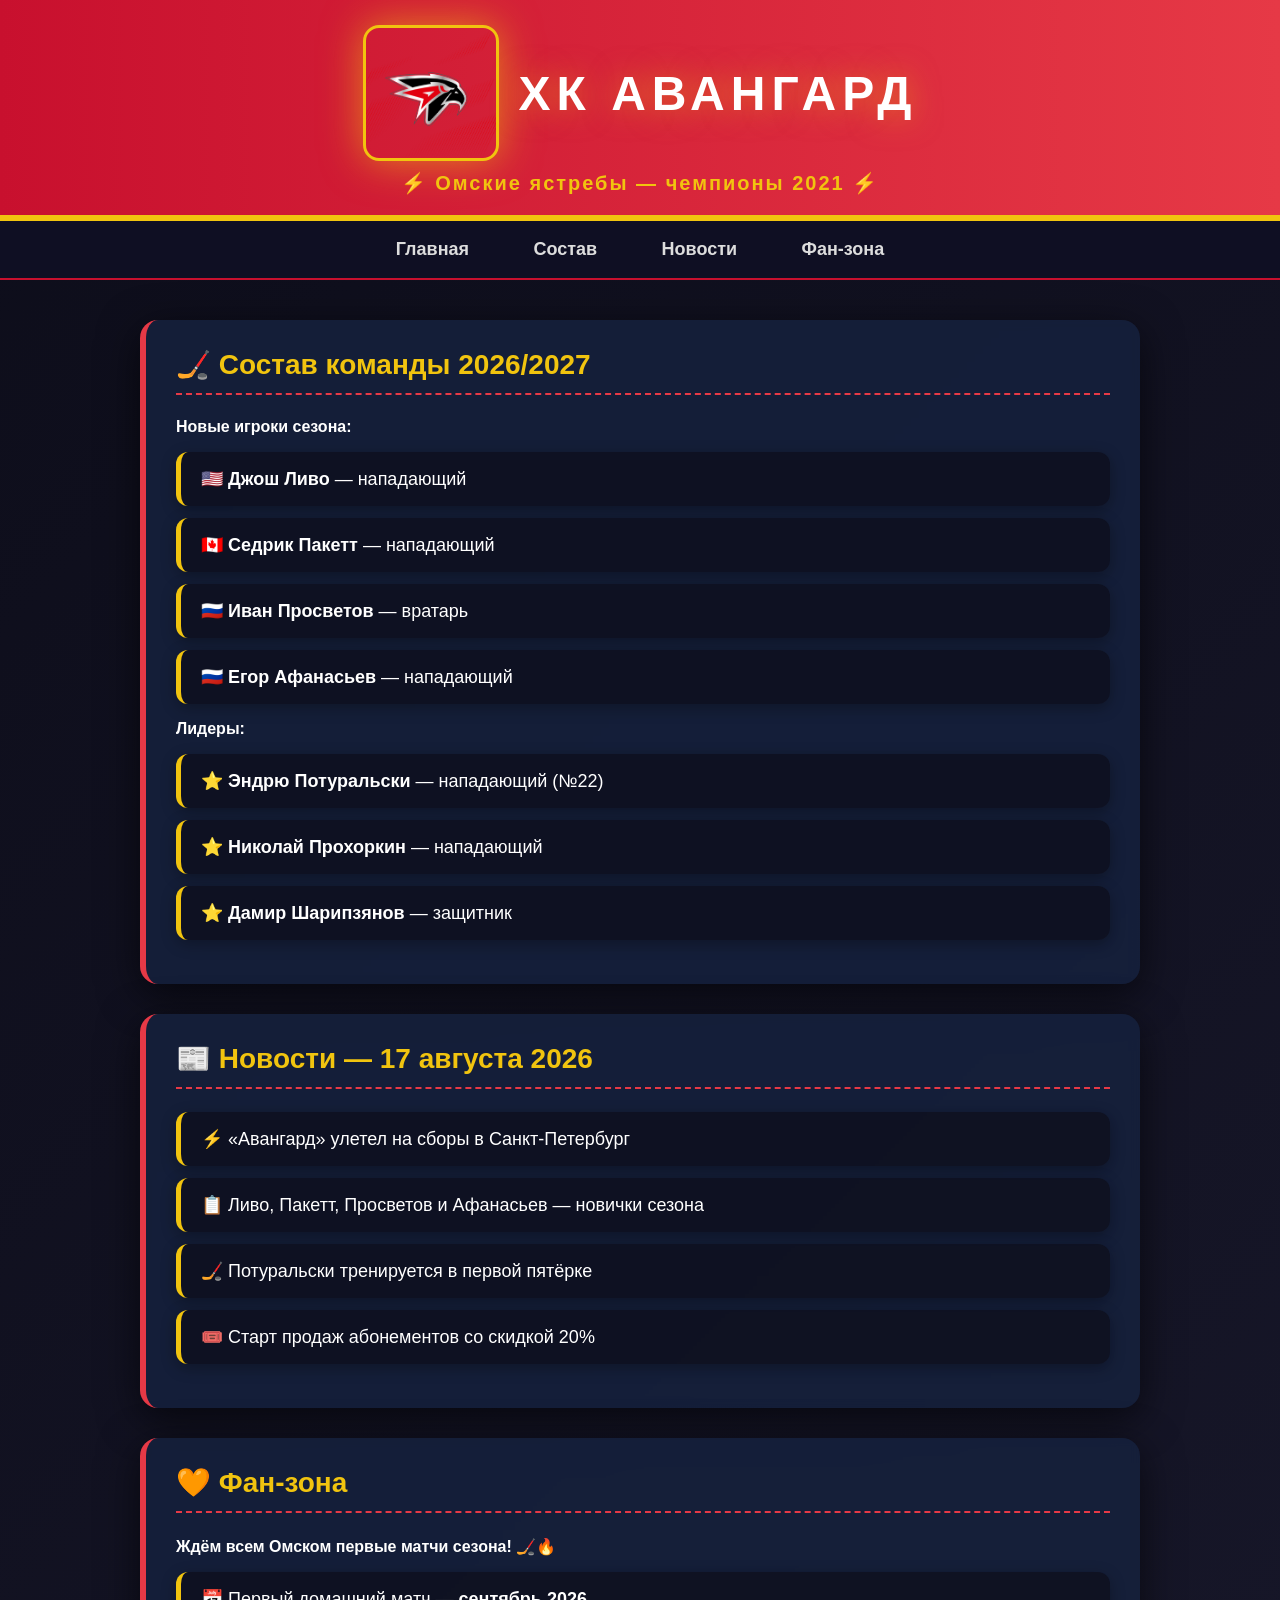
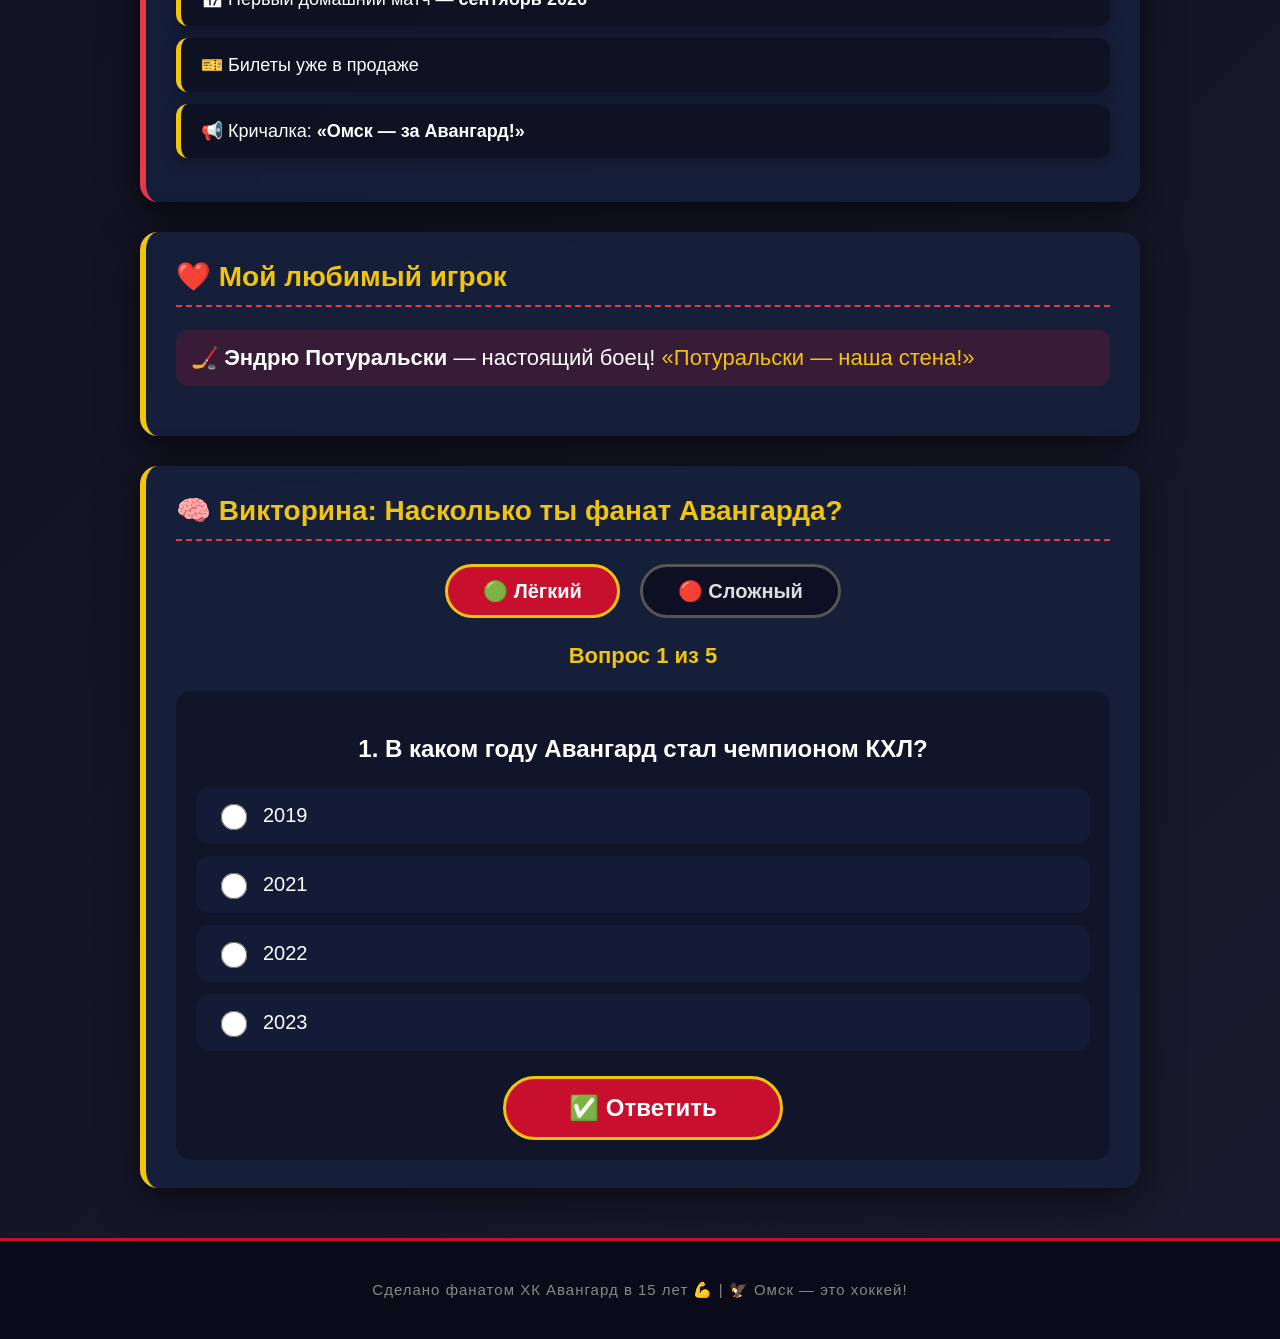
==== index.html @ f18e3b98 "Add files via upload Первый сайт про Авангард" ====
<!DOCTYPE html>
<html lang="ru">
<head>
    <meta charset="UTF-8" />
    <meta name="viewport" content="width=device-width, initial-scale=1.0" />
    <title>ХК Авангард — Фан-сайт</title>
    <link rel="stylesheet" href="style.css" />
</head>
<body>

    <header>
        <div class="logo">
            <img src="logo.png" alt="ХК Авангард" width="130" height="130" style="border-radius: 16px; box-shadow: 0 0 40px rgba(241,196,15,0.6); border: 3px solid #f1c40f;">
            <h1>ХК АВАНГАРД</h1>
        </div>
        <p>⚡ Омские ястребы — чемпионы 2021 ⚡</p>
    </header>

    <nav>
        <a href="#" onclick="showAll()">Главная</a>
        <a href="#" onclick="showSection('roster')">Состав</a>
        <a href="#" onclick="showSection('news')">Новости</a>
        <a href="#" onclick="showSection('fanzone')">Фан-зона</a>
    </nav>

    <main>
        <section id="roster">
            <h2>🏒 Состав команды 2026/2027</h2>
            <p><strong>Новые игроки сезона:</strong></p>
            <ul>
                <li>🇺🇸 <strong>Джош Ливо</strong> — нападающий</li>
                <li>🇨🇦 <strong>Седрик Пакетт</strong> — нападающий</li>
                <li>🇷🇺 <strong>Иван Просветов</strong> — вратарь</li>
                <li>🇷🇺 <strong>Егор Афанасьев</strong> — нападающий</li>
            </ul>
            <p><strong>Лидеры:</strong></p>
            <ul>
                <li>⭐ <strong>Эндрю Потуральски</strong> — нападающий (№22)</li>
                <li>⭐ <strong>Николай Прохоркин</strong> — нападающий</li>
                <li>⭐ <strong>Дамир Шарипзянов</strong> — защитник</li>
            </ul>
        </section>

        <section id="news">
            <h2>📰 Новости — 17 августа 2026</h2>
            <ul>
                <li>⚡ «Авангард» улетел на сборы в Санкт-Петербург</li>
                <li>📋 Ливо, Пакетт, Просветов и Афанасьев — новички сезона</li>
                <li>🏒 Потуральски тренируется в первой пятёрке</li>
                <li>🎟️ Старт продаж абонементов со скидкой 20%</li>
            </ul>
        </section>

        <section id="fanzone">
            <h2>🧡 Фан-зона</h2>
            <p><strong>Ждём всем Омском первые матчи сезона!</strong> 🏒🔥</p>
            <ul>
                <li>📅 Первый домашний матч — <strong>сентябрь 2026</strong></li>
                <li>🎫 Билеты уже в продаже</li>
                <li>📢 Кричалка: <strong>«Омск — за Авангард!»</strong></li>
            </ul>
        </section>

        <section style="border-left-color: #f1c40f;">
            <h2>❤️ Мой любимый игрок</h2>
            <p style="font-size:22px; background:rgba(200,16,46,0.2); padding:15px; border-radius:12px;">
                🏒 <strong>Эндрю Потуральски</strong> — настоящий боец!

                <span style="color:#f1c40f;">«Потуральски — наша стена!»</span>
            </p>
        </section>

        <section id="quiz-section" style="border-left-color: #f1c40f;">
            <h2>🧠 Викторина: Насколько ты фанат Авангарда?</h2>

            <div style="display: flex; gap: 20px; justify-content: center; margin-bottom: 25px;">
                <button id="easy-btn" onclick="setEasyMode()" style="background: #c8102e; color: #fff; padding: 12px 35px; border: 3px solid #f1c40f; border-radius: 50px; font-size: 20px; font-weight: bold; cursor: pointer;">🟢 Лёгкий</button>
                <button id="hard-btn" onclick="setHardMode()" style="background: #0f0f23; color: #ddd; padding: 12px 35px; border: 3px solid #555; border-radius: 50px; font-size: 20px; font-weight: bold; cursor: pointer;">🔴 Сложный</button>
            </div>

            <p id="quiz-progress">Вопрос 1 из 5</p>

            <div id="quiz-container">
                <div id="question-block">
                    <p id="question-text"><strong>1. В каком году Авангард стал чемпионом КХЛ?</strong></p>
                    <div id="answers-block">
                        <label><input type="radio" name="q" value="0"> 2019</label>


<label><input type="radio" name="q" value="1"> 2021</label>

                        <label><input type="radio" name="q" value="0"> 2022</label>

                        <label><input type="radio" name="q" value="0"> 2023</label>
                    </div>
                    <button onclick="nextQuestion()" style="background: #c8102e; color: #fff; padding: 15px 50px; border: 3px solid #f1c40f; border-radius: 60px; font-size: 24px; font-weight: bold; cursor: pointer; margin-top: 25px; display: block; margin-left: auto; margin-right: auto;">✅ Ответить</button>
                </div>
                <div id="quiz-result" style="display: none; text-align: center; font-size: 28px; font-weight: bold; color: #f1c40f; margin-top: 30px;"></div>
            </div>
        </section>
    </main>

    <footer>
        <p>Сделано фанатом ХК Авангард в 15 лет 💪 | 🦅 Омск — это хоккей!</p>
    </footer>

    <script>
        // ===== НАВИГАЦИЯ =====
        const nav = document.querySelector('nav');
        const navHeight = nav ? nav.offsetHeight : 0;

        function smoothScrollTo(targetY) {
            const startY = window.pageYOffset;
            const distance = targetY - startY;
            const duration = 500;
            const startTime = performance.now();

            function step(currentTime) {
                const elapsed = currentTime - startTime;
                const progress = Math.min(elapsed / duration, 1);
                const ease = progress < 0.5 ? 2 * progress * progress : 1 - Math.pow(-2 * progress + 2, 2) / 2;
                window.scrollTo(0, startY + distance * ease);
                if (progress < 1) requestAnimationFrame(step);
            }
            requestAnimationFrame(step);
        }

        function showSection(id) {
            document.querySelectorAll('main section').forEach(s => s.style.display = 'none');
            const el = document.getElementById(id);
            if (el) {
                el.style.display = 'block';
                setTimeout(() => {
                    const rect = el.getBoundingClientRect();
                    const targetY = rect.top + window.pageYOffset - navHeight - 15;
                    smoothScrollTo(targetY);
                }, 50);
            }
        }

        function showAll() {
            document.querySelectorAll('main section').forEach(s => s.style.display = 'block');
            setTimeout(() => {
                smoothScrollTo(0);
            }, 50);
        }

        showAll();

        // ===== ВИКТОРИНА =====
        const easyQuestions = [
            { question: '1. В каком году Авангард стал чемпионом КХЛ?', answers: ['2019', '2021', '2022', '2023'], correct: 1 },
            { question: '2. Как называется домашняя арена Авангарда?', answers: ['Ледовый дворец', 'G-Drive Арена', 'Арена Омск', 'Минск-Арена'], correct: 1 },
            { question: '3. Какой номер у Эндрю Потуральски?', answers: ['12', '22', '17', '55'], correct: 1 },
            { question: '4. Какого цвета форма Авангарда в сезоне 2026/2027?', answers: ['Красный и золотой', 'Чёрный и красный', 'Синий и белый', 'Зелёный и белый'], correct: 1 },
            { question: '5. Кто главный тренер Авангарда в сезоне 2026/2027?', answers: ['Боб Хартли', 'Дмитрий Рябыкин', 'Ги Буше', 'Михаил Кравец'], correct: 2 }
        ];

        const hardQuestions = [
            { question: '1. В каком году была основана команда «Авангард»?', answers: ['1949', '1950', '1951', '1952'], correct: 1 },
            { question: '2. Кто был главным тренером в чемпионский сезон 2020/2021?', answers: ['Дмитрий Рябыкин', 'Боб Хартли', 'Герман Титов', 'Милош Ржига'], correct: 1 },
            { question: '3. Кто забил победный гол в финале Кубка Гагарина 2021?', answers: ['Рид Буше', 'Оливер Каски', 'Сергей Толчинский', 'Кирилл Семёнов'], correct: 2 },
            { question: '4. Как назывался стадион «Авангарда» до G-Drive Арены?', answers: ['Арена Омск', 'Ледовый дворец «Омск»', 'СКК им. Блинова', 'Арена-Омск'], correct: 2 },
            { question: '5. Какой номер навсегда закреплён в «Авангарде»?', answers: ['№5 (Алексей Черепанов)', '№7 (Евгений Шастин)', '№9 (Евгений Малкин)', '№11 (Алексей Калюжный)'], correct: 0 }
        ];

        let currentQuestions = [];
        let currentQuestion = 0;
        let score = 0;

        function setEasyMode() {
            document.getElementById('easy-btn').style.background = '#c8102e';
            document.getElementById('easy-btn').style.borderColor = '#f1c40f';
            document.getElementById('hard-btn').style.background = '#0f0f23';
            document.getElementById('hard-btn').style.borderColor = '#555';
            currentQuestions = easyQuestions;
            currentQuestion = 0;
            score = 0;
            document.getElementById('question-block').style.display = 'block';
            document.getElementById('quiz-result').style.display = 'none';
            renderQuestion();
        }

        function setHardMode() {
            document.getElementById('hard-btn').style.background = '#c8102e';
            document.getElementById('hard-btn').style.borderColor = '#f1c40f';
            document.getElementById('easy-btn').style.background = '#0f0f23';
            document.getElementById('easy-btn').style.borderColor = '#555';
            currentQuestions = hardQuestions;
            currentQuestion = 0;
            score = 0;
            document.getElementById('question-block').style.display = 'block';
            document.getElementById('quiz-result').style.display = 'none';
            renderQuestion();
        }

        function renderQuestion() {
            if (currentQuestion >= currentQuestions.length) {
                document.getElementById('question-block').style.display = 'none';
                document.getElementById('quiz-progress').textContent = '🎉 Викторина завершена!';
                const resultDiv = document.getElementById('quiz-result');
                resultDiv.style.display = 'block';
                let message = '';
                const total = currentQuestions.length;
                if (score === total) message = '🔥 ТЫ НАСТОЯЩИЙ ФАНАТ АВАНГАРДА! ЗНАЕШЬ ВСЁ!';
                else if (score >= 3) message = '💪 Хороший результат! Ты знаешь команду, но есть куда расти.';
                else message = '😅 Нужно подтянуть знания. Посмотри матчи и возвращайся!';
                resultDiv.innerHTML = `🏒 Твой результат: ${score} из ${total} правильных ответов!
<span style="font-size: 20px;">${message}</span>`;
                return;
            }

            const q = currentQuestions[currentQuestion];
            document.getElementById('quiz-progress').textContent = `Вопрос ${currentQuestion + 1} из ${currentQuestions.length}`;
            document.getElementById('question-text').innerHTML = `<strong>${q.question}</strong>`;

            const answersBlock = document.getElementById('answers-block');
            answersBlock.innerHTML = '';
            q.answers.forEach((answer, index) => {
                answersBlock.innerHTML += `<label><input type="radio" name="q" value="${index}"> ${answer}</label>
`;
            });
        }

        function nextQuestion() {
            const selected = document.querySelector('input[name="q"]:checked');
            if (!selected) {
                alert('Выбери вариант ответа!');
                return;
            }

            const answerIndex = parseInt(selected.value);
            const q = currentQuestions[currentQuestion];
            if (answerIndex === q.correct) {
                score++;
            }

            currentQuestion++;
            renderQuestion();
        }

        // Старт с лёгкого режима
        currentQuestions = easyQuestions;
        renderQuestion();
    </script>
</body>
</html>
---- style.css ----
body {
    font-family: 'Segoe UI', Arial, sans-serif;
    background: linear-gradient(135deg, #0d0d1a 0%, #1a1a2e 100%);
    color: #fff;
    margin: 0;
    padding: 0;
}

header {
    background: linear-gradient(90deg, #c8102e, #e63946);
    padding: 25px 20px 20px;
    text-align: center;
    border-bottom: 6px solid #f1c40f;
    box-shadow: 0 8px 30px rgba(200, 16, 46, 0.5);
}

.logo {
    display: flex;
    align-items: center;
    justify-content: center;
    gap: 20px;
}

header h1 {
    margin: 0;
    font-size: 48px;
    letter-spacing: 6px;
    text-shadow: 0 0 30px rgba(241, 196, 15, 0.5);
    color: #fff;
}

header p {
    margin: 10px 0 0;
    font-size: 20px;
    color: #f1c40f;
    font-weight: bold;
    letter-spacing: 2px;
}

nav {
    background: #0f0f23;
    padding: 18px 0;
    text-align: center;
    border-bottom: 2px solid #c8102e;
    position: sticky;
    top: 0;
    z-index: 100;
}

nav a {
    color: #ddd;
    text-decoration: none;
    margin: 0 25px;
    font-size: 18px;
    font-weight: 600;
    transition: 0.3s;
    padding: 10px 5px;
    border-bottom: 3px solid transparent;
    cursor: pointer;
}

nav a:hover {
    color: #f1c40f;
    border-bottom-color: #f1c40f;
}

main {
    max-width: 1000px;
    margin: 40px auto;
    padding: 0 25px;
}

section {
    background: rgba(22, 33, 62, 0.85);
    backdrop-filter: blur(5px);
    padding: 28px 30px;
    margin-bottom: 30px;
    border-radius: 18px;
    border-left: 6px solid #e63946;
    box-shadow: 0 10px 40px rgba(0, 0, 0, 0.6);
    transition: 0.3s;
    display: block;
}

section:hover {
    transform: translateY(-5px);
    box-shadow: 0 15px 50px rgba(200, 16, 46, 0.3);
}

section h2 {
    color: #f1c40f;
    margin-top: 0;
    font-size: 28px;
    border-bottom: 2px dashed #e63946;
    padding-bottom: 12px;
}

ul {
    list-style: none;
    padding: 0;
}

ul li {
    background: rgba(13, 13, 26, 0.7);
    margin: 12px 0;
    padding: 16px 20px;
    border-radius: 12px;
    border-left: 5px solid #f1c40f;
    font-size: 18px;
    transition: 0.3s;
    box-shadow: 0 4px 15px rgba(0, 0, 0, 0.3);
}

ul li:hover {
    background: rgba(200, 16, 46, 0.25);
    border-left-color: #e63946;
    transform: translateX(8px);
}

footer {
    background: #0a0a18;
    text-align: center;
    padding: 25px;
    margin-top: 50px;
    border-top: 3px solid #c8102e;
    color: #888;
    font-size: 15px;
    letter-spacing: 1px;
}

#quiz-container {
    background: rgba(13, 13, 26, 0.5);
    padding: 20px;
    border-radius: 15px;
}

#quiz-progress {
    font-size: 22px;
    font-weight: bold;
    color: #f1c40f;
    text-align: center;
}

#question-text {
    font-size: 24px;
    text-align: center;
}

#answers-block {
    display: flex;
    flex-direction: column;
    gap: 12px;
    margin: 20px 0;
}

#answers-block label {
    display: flex;
    align-items: center;
    font-size: 20px;
    padding: 14px 20px;
    background: rgba(22, 33, 62, 0.6);
    border-radius: 14px;
    border: 2px solid transparent;
    transition: 0.3s;
    cursor: pointer;
    width: 100%;
    box-sizing: border-box;
}

#answers-block label:hover {
    background: rgba(200, 16, 46, 0.3);
    border-color: #f1c40f;
}

#answers-block input[type="radio"] {
    width: 22px;
    height: 22px;
    transform: scale(1.2);
    margin-right: 18px;
    flex-shrink: 0;
    accent-color: #c8102e;
}

#question-block button {
    font-size: 24px;
    padding: 18px 60px;
    border-radius: 60px;
    background: #c8102e;
    color: #fff;
    border: 3px solid #f1c40f;
    font-weight: bold;
    cursor: pointer;
    transition: 0.3s;
    margin: 25px auto 0;
    display: block;
    width: auto;
    min-width: 280px;
}

#question-block button:hover {
    background: #f1c40f;
    color: #0d0d1a;
    transform: scale(1.05);
}

#quiz-result {
    font-size: 28px;
    font-weight: bold;
    color: #f1c40f;
    margin-top: 30px;
    text-align: center;
}

#question-block {
    text-align: center;
}
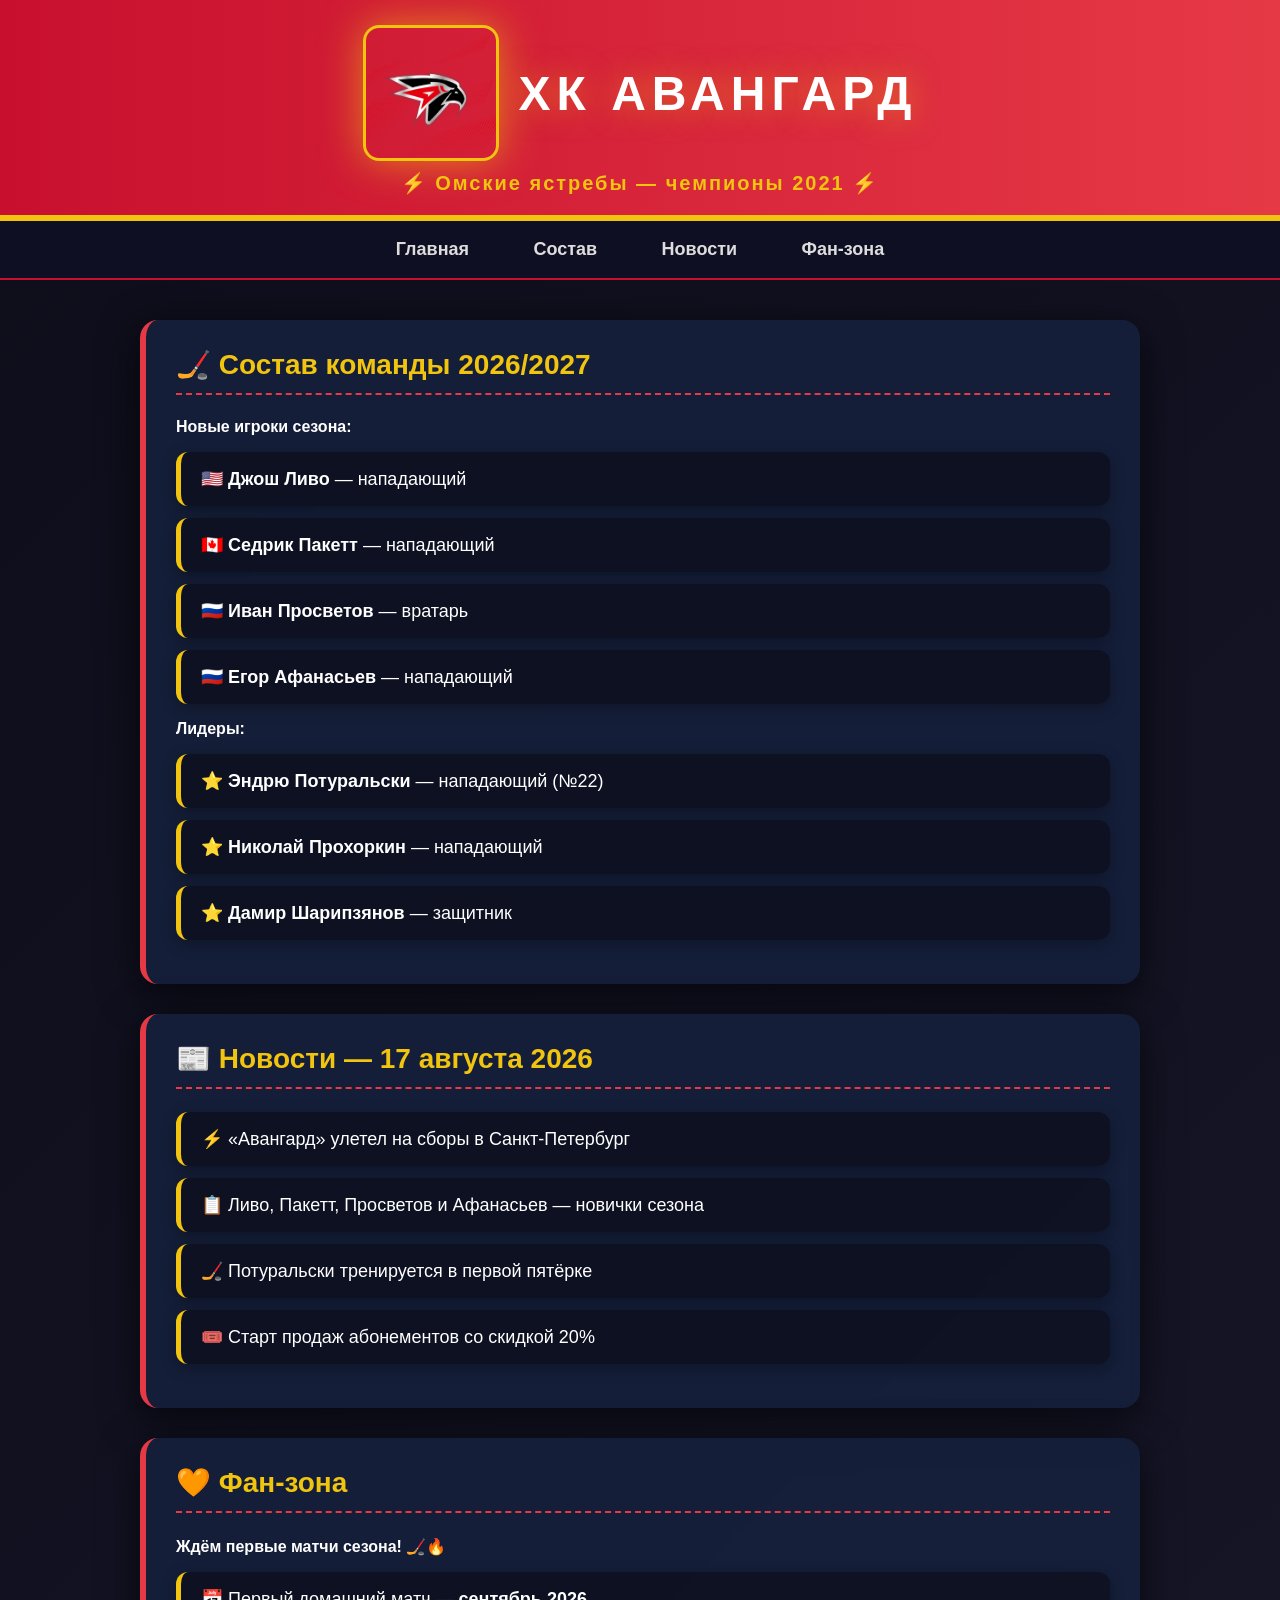
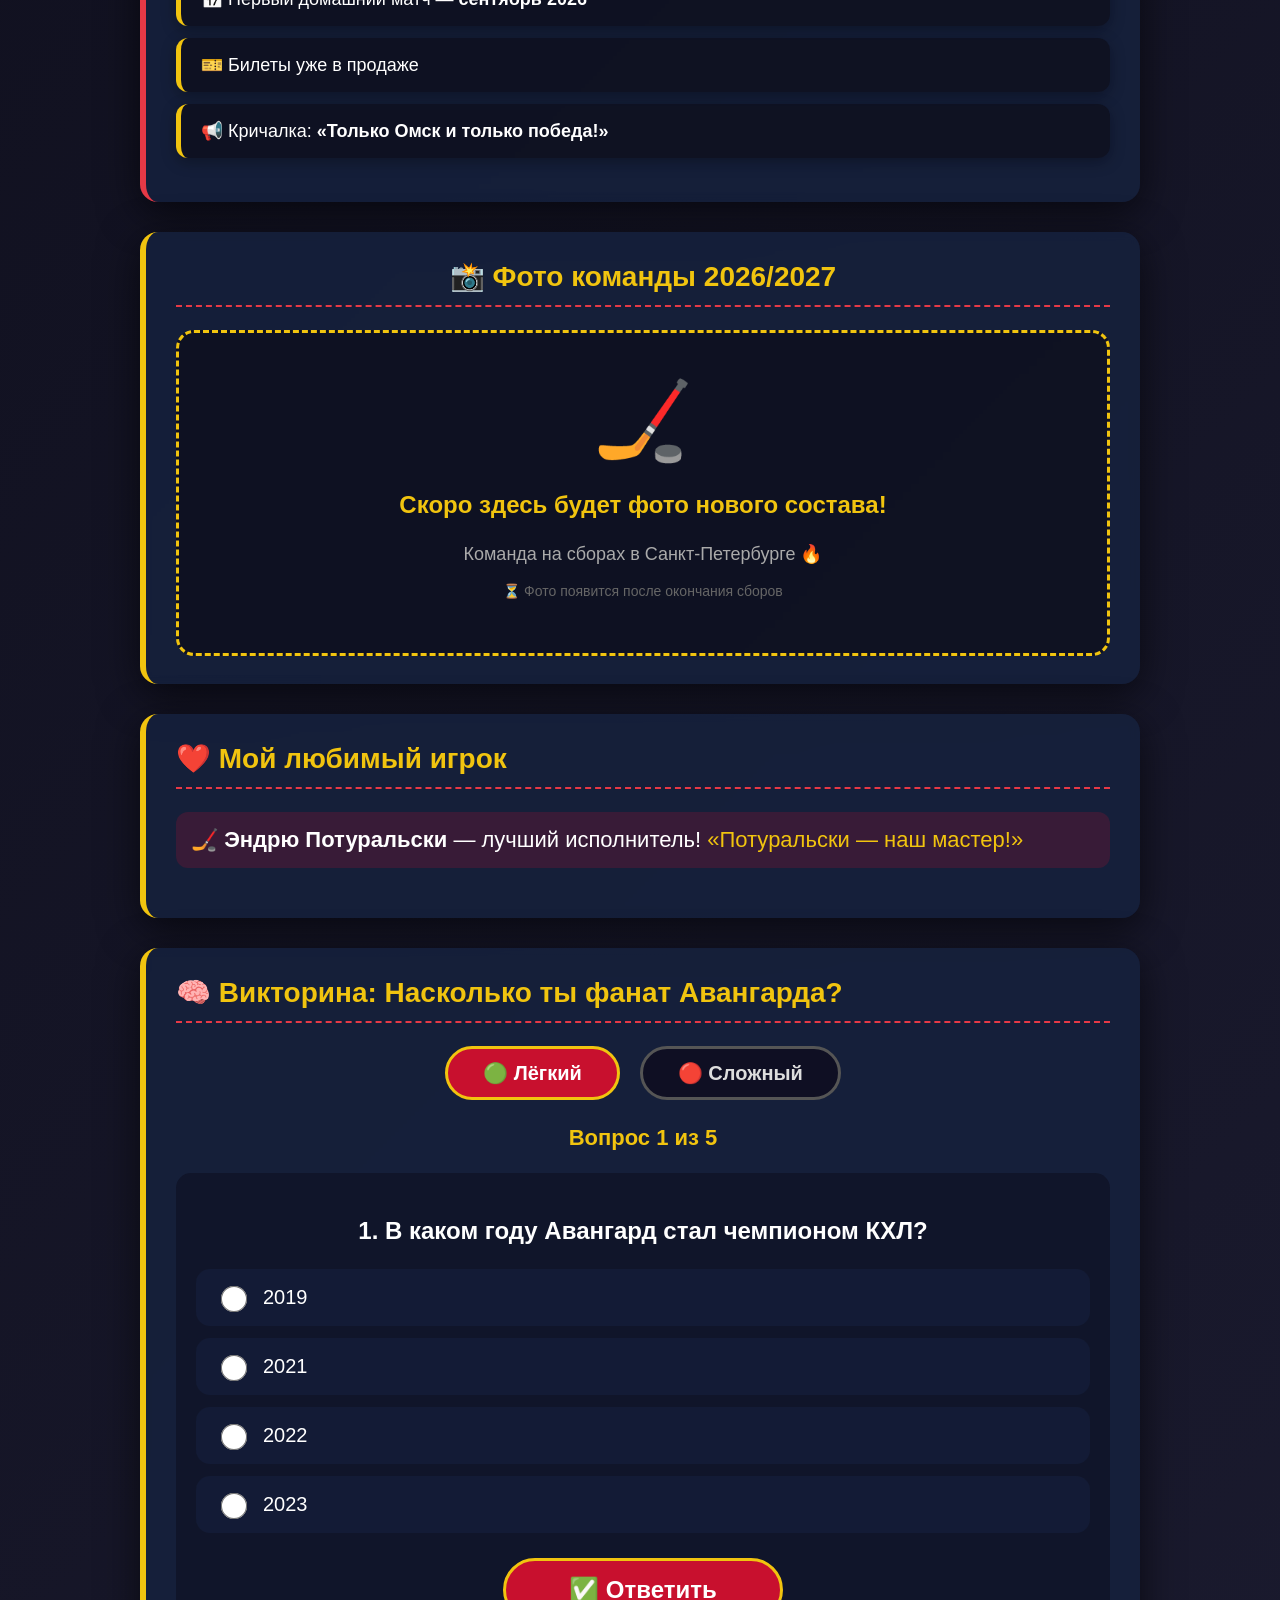
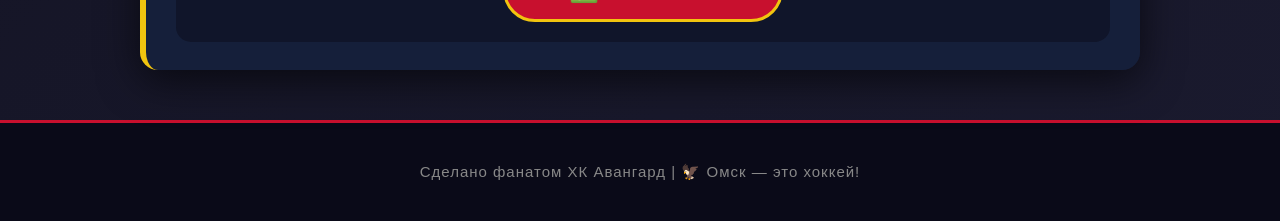
==== commit d3322448: "Update index.html" ====
--- a/index.html
+++ b/index.html
@@ -53,20 +53,29 @@
 
         <section id="fanzone">
             <h2>🧡 Фан-зона</h2>
-            <p><strong>Ждём всем Омском первые матчи сезона!</strong> 🏒🔥</p>
+            <p><strong>Ждём первые матчи сезона!</strong> 🏒🔥</p>
             <ul>
                 <li>📅 Первый домашний матч — <strong>сентябрь 2026</strong></li>
                 <li>🎫 Билеты уже в продаже</li>
-                <li>📢 Кричалка: <strong>«Омск — за Авангард!»</strong></li>
-            </ul>
-        </section>
-
+                <li>📢 Кричалка: <strong>«Только Омск и только победа!»</strong></li>
+            </ul>
+        </section>
+<!-- ===== ФОТО КОМАНДЫ (ЗАГЛУШКА) ===== -->
+<section id="team-photo" style="border-left-color: #f1c40f; text-align: center;">
+    <h2>📸 Фото команды 2026/2027</h2>
+    <div style="background: rgba(13, 13, 26, 0.7); border-radius: 18px; padding: 40px 20px; border: 3px dashed #f1c40f; margin-top: 15px;">
+        <div style="font-size: 80px; margin-bottom: 15px;">🏒</div>
+        <p style="font-size: 24px; font-weight: bold; color: #f1c40f;">Скоро здесь будет фото нового состава!</p>
+        <p style="font-size: 18px; color: #aaa;">Команда на сборах в Санкт-Петербурге 🔥</p>
+        <p style="font-size: 14px; color: #666; margin-top: 15px;">⏳ Фото появится после окончания сборов</p>
+    </div>
+</section>
         <section style="border-left-color: #f1c40f;">
             <h2>❤️ Мой любимый игрок</h2>
             <p style="font-size:22px; background:rgba(200,16,46,0.2); padding:15px; border-radius:12px;">
-                🏒 <strong>Эндрю Потуральски</strong> — настоящий боец!
-
-                <span style="color:#f1c40f;">«Потуральски — наша стена!»</span>
+                🏒 <strong>Эндрю Потуральски</strong> — лучший исполнитель!
+
+                <span style="color:#f1c40f;">«Потуральски — наш мастер!»</span>
             </p>
         </section>
 
@@ -101,7 +110,7 @@
     </main>
 
     <footer>
-        <p>Сделано фанатом ХК Авангард в 15 лет 💪 | 🦅 Омск — это хоккей!</p>
+        <p>Сделано фанатом ХК Авангард | 🦅 Омск — это хоккей!</p>
     </footer>
 
     <script>
--- a/style.css
+++ b/style.css
@@ -213,4 +213,25 @@
 
 #question-block {
     text-align: center;
-}+}
+/* ===== АДАПТАЦИЯ ПОД ТЕЛЕФОН ===== */
+@media screen and (max-width: 768px) {
+    body { overflow-x: hidden; }
+    header h1 { font-size: 20px !important; }
+    .logo { flex-direction: column; gap: 5px; }
+    .logo img { width: 60px !important; height: 60px !important; }
+    nav { display: flex; flex-wrap: wrap; justify-content: center; gap: 3px; }
+    nav a { font-size: 12px !important; margin: 0 3px !important; padding: 5px 8px !important; }
+    main { padding: 0 6px !important; margin: 10px auto !important; }
+    section { padding: 12px !important; margin-bottom: 12px !important; }
+    section h2 { font-size: 18px !important; }
+    ul li { font-size: 13px !important; padding: 8px 10px !important; }
+    #question-text { font-size: 16px !important; }
+    #answers-block label { font-size: 14px !important; padding: 8px 10px !important; }
+    #question-block button { font-size: 16px !important; padding: 10px 20px !important; min-width: 140px !important; }
+    #quiz-result { font-size: 18px !important; }
+    #quiz-section > div:first-of-type { flex-direction: column !important; gap: 6px !important; align-items: center; }
+    #quiz-section > div:first-of-type button { font-size: 14px !important; padding: 8px 18px !important; width: 80% !important; max-width: 200px; }
+    footer { font-size: 12px !important; padding: 12px !important; }
+}
+
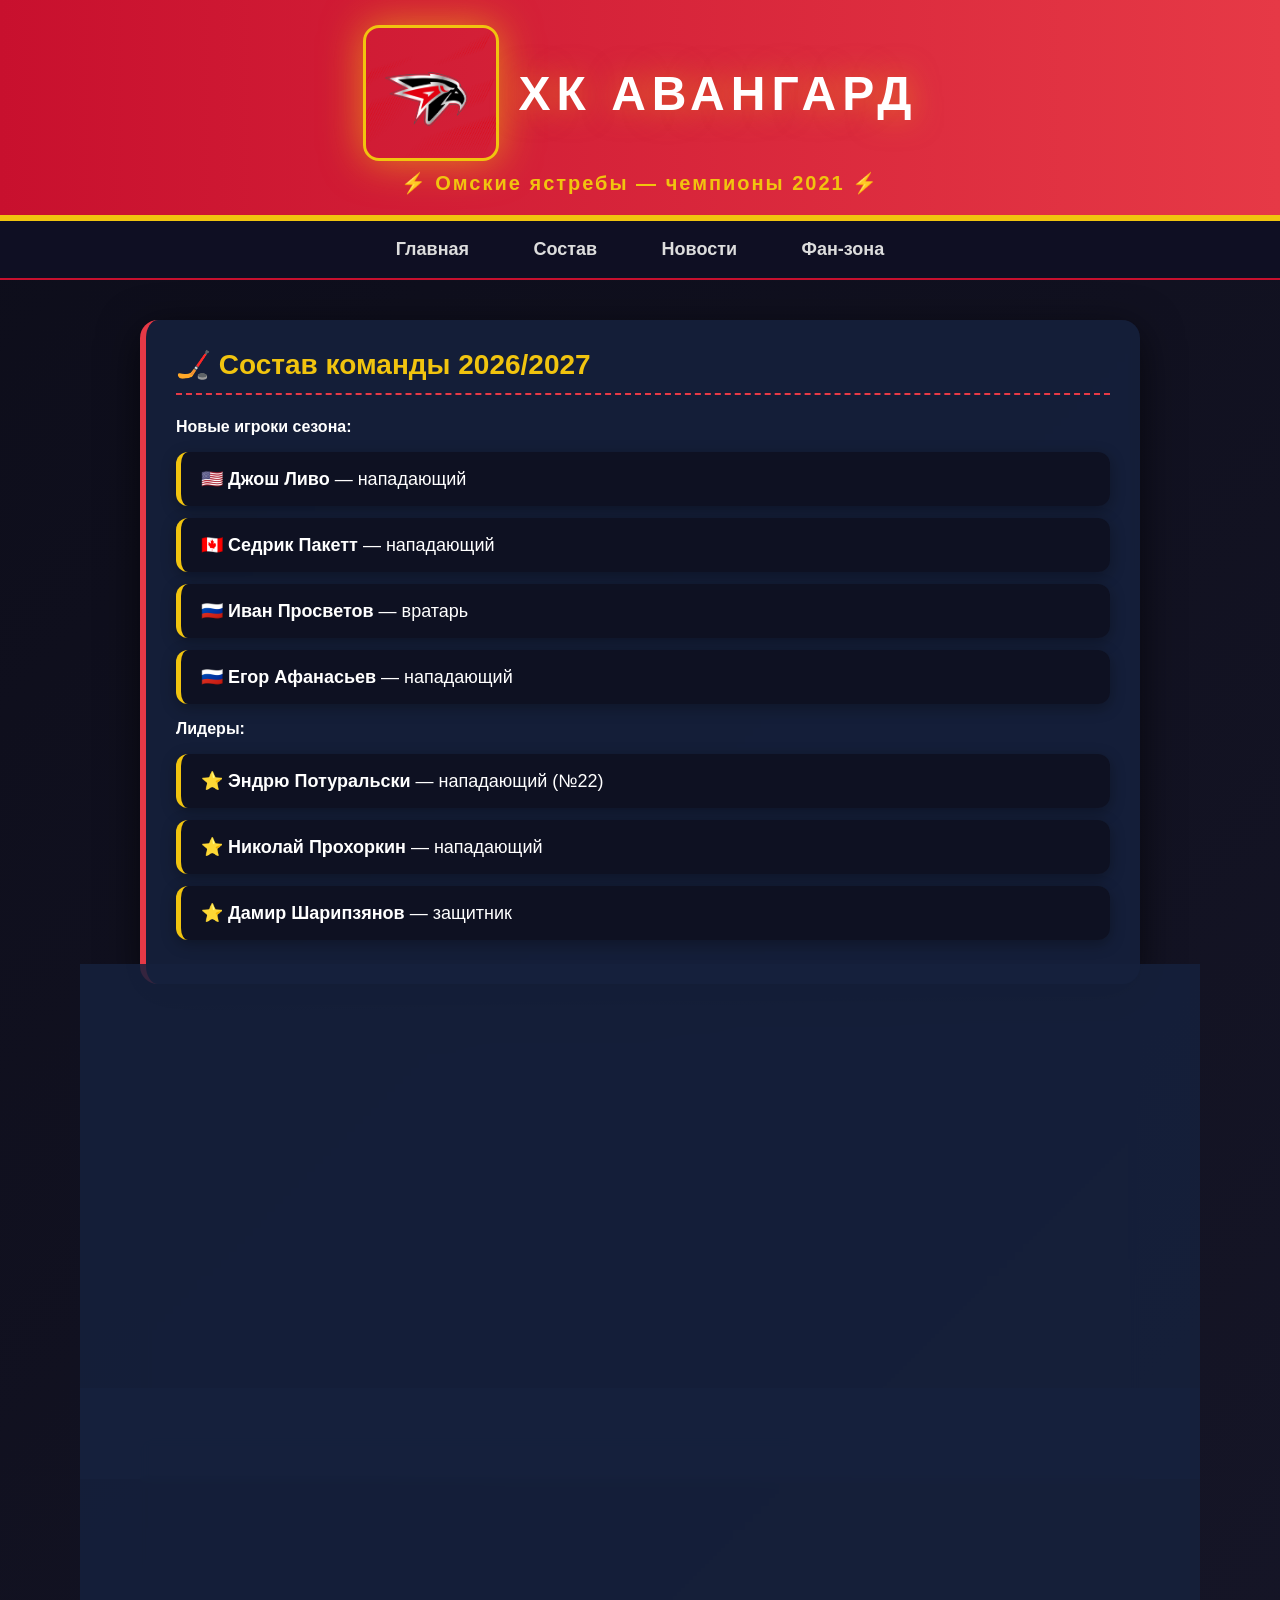
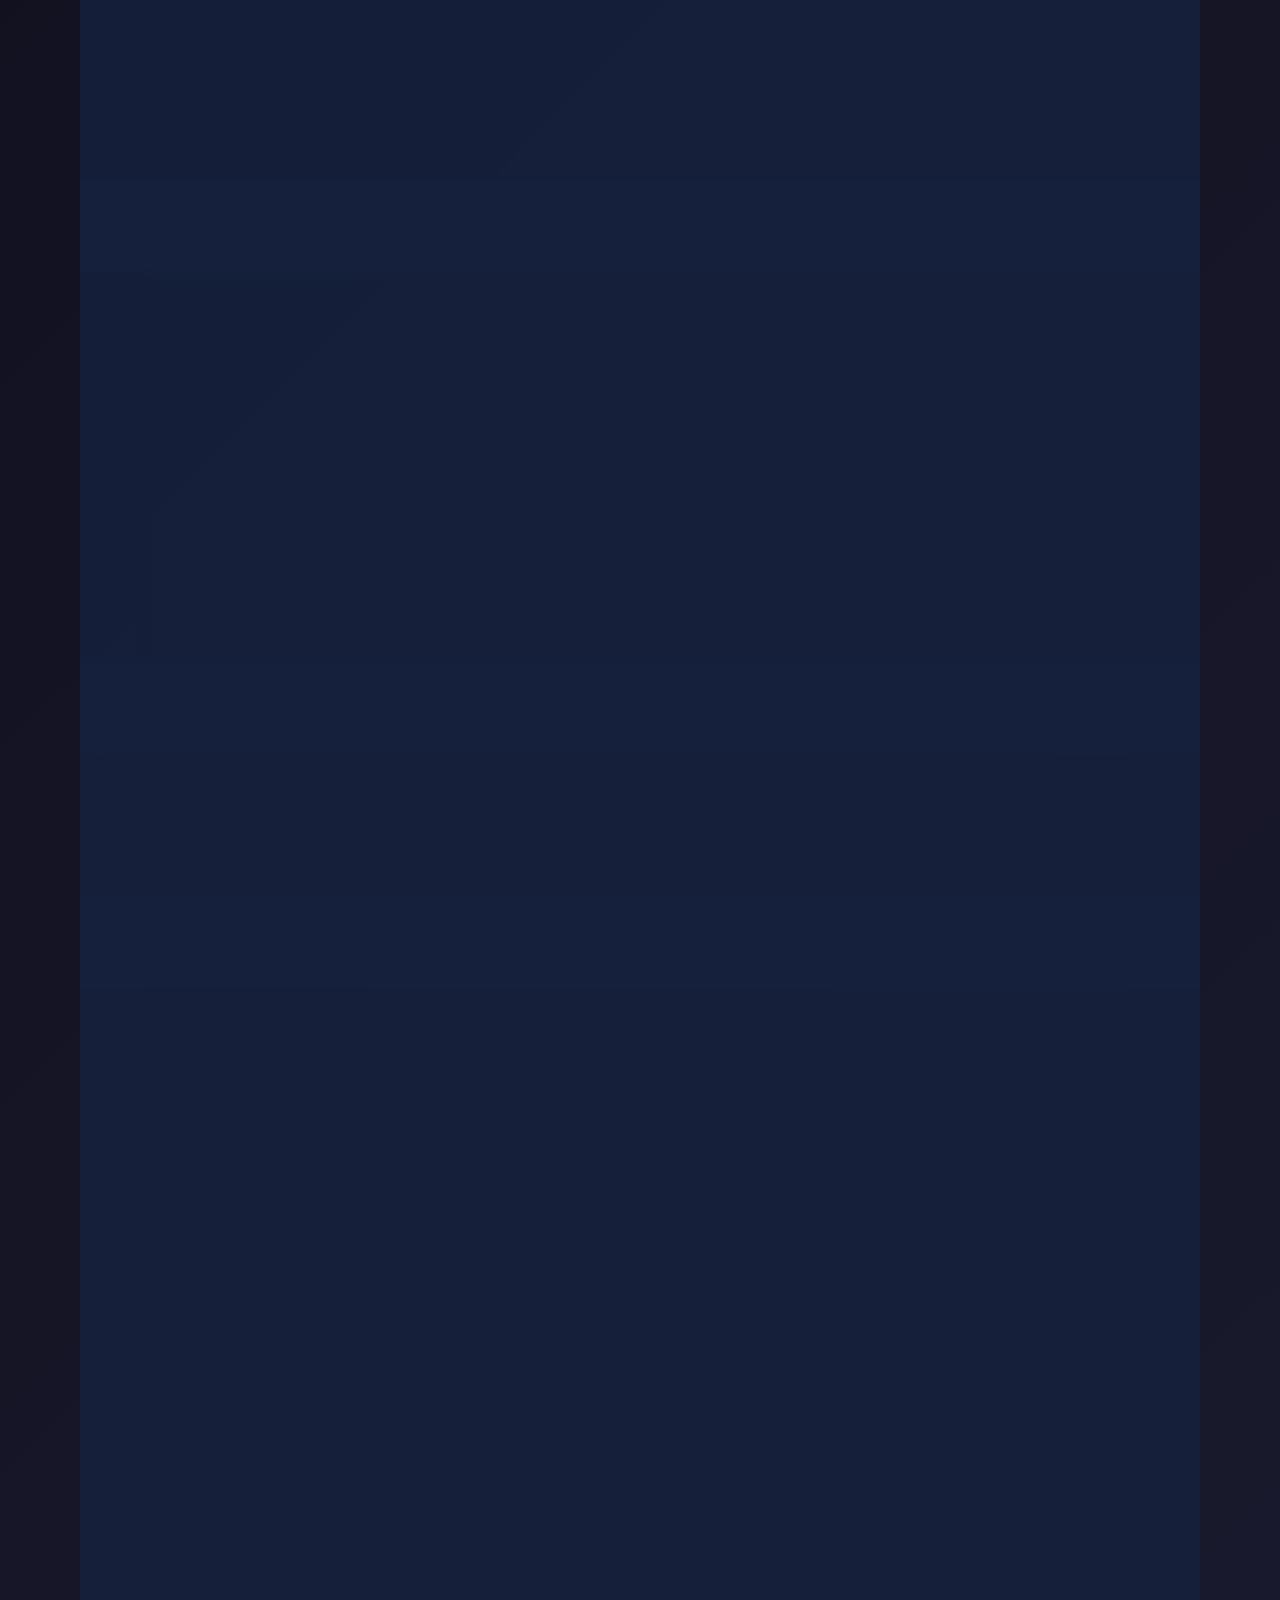
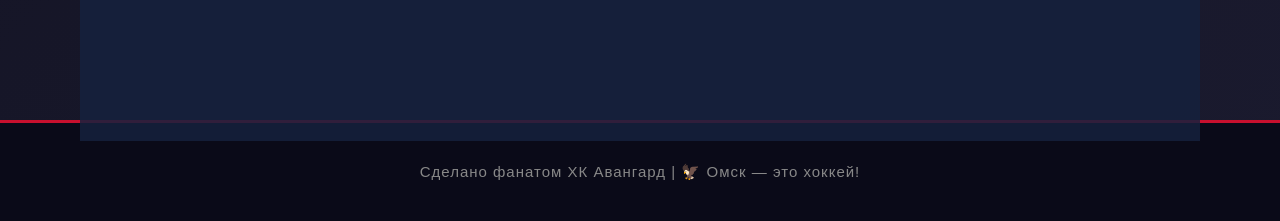
==== commit 0bfc3754: "Update index.html" ====
--- a/index.html
+++ b/index.html
@@ -1,6 +1,7 @@
 <!DOCTYPE html>
 <html lang="ru">
 <head>
+    <link rel="icon" href="favicon.ico" type="image/x-icon" />
     <meta charset="UTF-8" />
     <meta name="viewport" content="width=device-width, initial-scale=1.0" />
     <title>ХК Авангард — Фан-сайт</title>
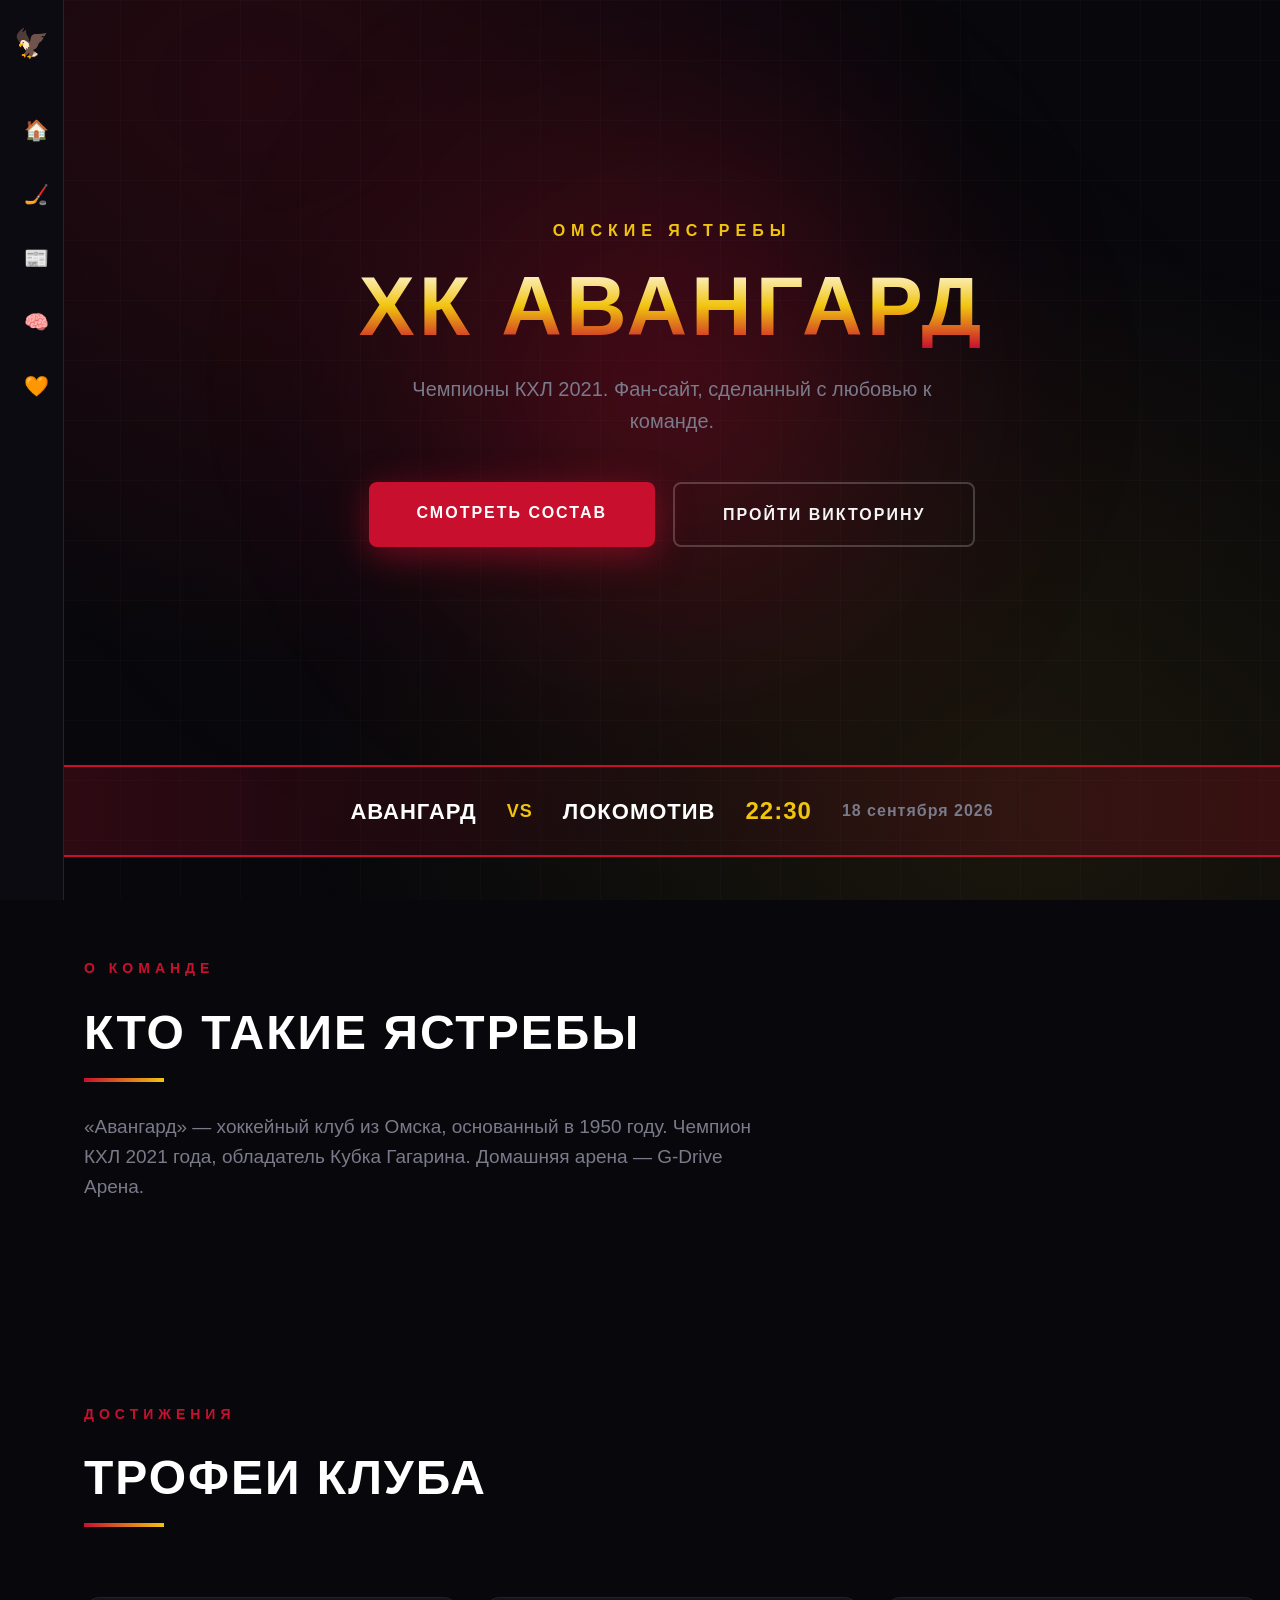
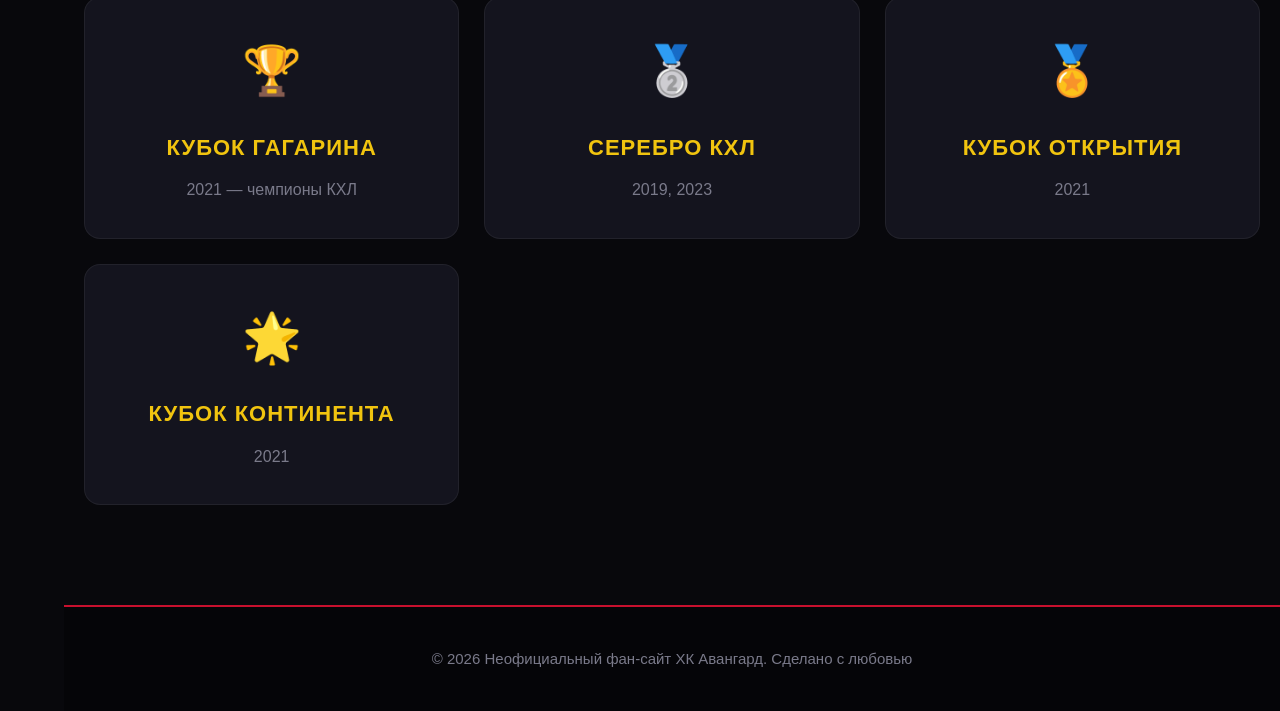
==== commit deb2eafa: "Add files via upload" ====
--- a/index.html
+++ b/index.html
@@ -1,7 +1,6 @@
 <!DOCTYPE html>
 <html lang="ru">
 <head>
-    <link rel="icon" href="favicon.ico" type="image/x-icon" />
     <meta charset="UTF-8" />
     <meta name="viewport" content="width=device-width, initial-scale=1.0" />
     <title>ХК Авангард — Фан-сайт</title>
@@ -9,253 +8,78 @@
 </head>
 <body>
 
-    <header>
-        <div class="logo">
-            <img src="logo.png" alt="ХК Авангард" width="130" height="130" style="border-radius: 16px; box-shadow: 0 0 40px rgba(241,196,15,0.6); border: 3px solid #f1c40f;">
-            <h1>ХК АВАНГАРД</h1>
+    <aside class="sidebar">
+        <div class="sidebar-icon">🦅</div>
+        <nav class="sidebar-nav">
+            <a href="index.html"><span class="icon">🏠</span><span class="label">Главная</span></a>
+            <a href="roster.html"><span class="icon">🏒</span><span class="label">Состав</span></a>
+            <a href="news.html"><span class="icon">📰</span><span class="label">Новости</span></a>
+            <a href="quiz.html"><span class="icon">🧠</span><span class="label">Викторина</span></a>
+            <a href="contact.html"><span class="icon">🧡</span><span class="label">Фан-зона</span></a>
+        </nav>
+    </aside>
+
+    <section class="hero">
+        <div class="hero-content">
+            <p class="hero-tag">Омские ястребы</p>
+            <h1 class="hero-title">ХК АВАНГАРД</h1>
+            <p class="hero-subtitle">Чемпионы КХЛ 2021. Фан-сайт, сделанный с любовью к команде.</p>
+            <div class="hero-buttons">
+                <a href="roster.html" class="btn-primary">Смотреть состав</a>
+                <a href="quiz.html" class="btn-ghost">Пройти викторину</a>
+            </div>
         </div>
-        <p>⚡ Омские ястребы — чемпионы 2021 ⚡</p>
-    </header>
+        <div class="hero-glow"></div>
+    </section>
 
-    <nav>
-        <a href="#" onclick="showAll()">Главная</a>
-        <a href="#" onclick="showSection('roster')">Состав</a>
-        <a href="#" onclick="showSection('news')">Новости</a>
-        <a href="#" onclick="showSection('fanzone')">Фан-зона</a>
-    </nav>
+    <div class="match-line">
+        <span class="team">Авангард</span>
+        <span class="vs">VS</span>
+        <span class="team">Локомотив</span>
+        <span class="time">22:30</span>
+        <span class="date">18 сентября 2026</span>
+    </div>
 
-    <main>
-        <section id="roster">
-            <h2>🏒 Состав команды 2026/2027</h2>
-            <p><strong>Новые игроки сезона:</strong></p>
-            <ul>
-                <li>🇺🇸 <strong>Джош Ливо</strong> — нападающий</li>
-                <li>🇨🇦 <strong>Седрик Пакетт</strong> — нападающий</li>
-                <li>🇷🇺 <strong>Иван Просветов</strong> — вратарь</li>
-                <li>🇷🇺 <strong>Егор Афанасьев</strong> — нападающий</li>
-            </ul>
-            <p><strong>Лидеры:</strong></p>
-            <ul>
-                <li>⭐ <strong>Эндрю Потуральски</strong> — нападающий (№22)</li>
-                <li>⭐ <strong>Николай Прохоркин</strong> — нападающий</li>
-                <li>⭐ <strong>Дамир Шарипзянов</strong> — защитник</li>
-            </ul>
-        </section>
+    <section class="section">
+        <div class="container">
+            <p class="section-tag">О команде</p>
+            <h2 class="section-title">Кто такие ястребы</h2>
+            <p class="section-text">«Авангард» — хоккейный клуб из Омска, основанный в 1950 году. Чемпион КХЛ 2021 года, обладатель Кубка Гагарина. Домашняя арена — G-Drive Арена.</p>
+        </div>
+    </section>
 
-        <section id="news">
-            <h2>📰 Новости — 17 августа 2026</h2>
-            <ul>
-                <li>⚡ «Авангард» улетел на сборы в Санкт-Петербург</li>
-                <li>📋 Ливо, Пакетт, Просветов и Афанасьев — новички сезона</li>
-                <li>🏒 Потуральски тренируется в первой пятёрке</li>
-                <li>🎟️ Старт продаж абонементов со скидкой 20%</li>
-            </ul>
-        </section>
-
-        <section id="fanzone">
-            <h2>🧡 Фан-зона</h2>
-            <p><strong>Ждём первые матчи сезона!</strong> 🏒🔥</p>
-            <ul>
-                <li>📅 Первый домашний матч — <strong>сентябрь 2026</strong></li>
-                <li>🎫 Билеты уже в продаже</li>
-                <li>📢 Кричалка: <strong>«Только Омск и только победа!»</strong></li>
-            </ul>
-        </section>
-<!-- ===== ФОТО КОМАНДЫ (ЗАГЛУШКА) ===== -->
-<section id="team-photo" style="border-left-color: #f1c40f; text-align: center;">
-    <h2>📸 Фото команды 2026/2027</h2>
-    <div style="background: rgba(13, 13, 26, 0.7); border-radius: 18px; padding: 40px 20px; border: 3px dashed #f1c40f; margin-top: 15px;">
-        <div style="font-size: 80px; margin-bottom: 15px;">🏒</div>
-        <p style="font-size: 24px; font-weight: bold; color: #f1c40f;">Скоро здесь будет фото нового состава!</p>
-        <p style="font-size: 18px; color: #aaa;">Команда на сборах в Санкт-Петербурге 🔥</p>
-        <p style="font-size: 14px; color: #666; margin-top: 15px;">⏳ Фото появится после окончания сборов</p>
-    </div>
-</section>
-        <section style="border-left-color: #f1c40f;">
-            <h2>❤️ Мой любимый игрок</h2>
-            <p style="font-size:22px; background:rgba(200,16,46,0.2); padding:15px; border-radius:12px;">
-                🏒 <strong>Эндрю Потуральски</strong> — лучший исполнитель!
-
-                <span style="color:#f1c40f;">«Потуральски — наш мастер!»</span>
-            </p>
-        </section>
-
-        <section id="quiz-section" style="border-left-color: #f1c40f;">
-            <h2>🧠 Викторина: Насколько ты фанат Авангарда?</h2>
-
-            <div style="display: flex; gap: 20px; justify-content: center; margin-bottom: 25px;">
-                <button id="easy-btn" onclick="setEasyMode()" style="background: #c8102e; color: #fff; padding: 12px 35px; border: 3px solid #f1c40f; border-radius: 50px; font-size: 20px; font-weight: bold; cursor: pointer;">🟢 Лёгкий</button>
-                <button id="hard-btn" onclick="setHardMode()" style="background: #0f0f23; color: #ddd; padding: 12px 35px; border: 3px solid #555; border-radius: 50px; font-size: 20px; font-weight: bold; cursor: pointer;">🔴 Сложный</button>
+    <section class="section">
+        <div class="container">
+            <p class="section-tag">Достижения</p>
+            <h2 class="section-title">Трофеи клуба</h2>
+            <div class="grid">
+                <div class="card">
+                    <div class="card-icon">🏆</div>
+                    <h3>Кубок Гагарина</h3>
+                    <p>2021 — чемпионы КХЛ</p>
+                </div>
+                <div class="card">
+                    <div class="card-icon">🥈</div>
+                    <h3>Серебро КХЛ</h3>
+                    <p>2019, 2023</p>
+                </div>
+                <div class="card">
+                    <div class="card-icon">🏅</div>
+                    <h3>Кубок Открытия</h3>
+                    <p>2021</p>
+                </div>
+                <div class="card">
+                    <div class="card-icon">🌟</div>
+                    <h3>Кубок Континента</h3>
+                    <p>2021</p>
+                </div>
             </div>
-
-            <p id="quiz-progress">Вопрос 1 из 5</p>
-
-            <div id="quiz-container">
-                <div id="question-block">
-                    <p id="question-text"><strong>1. В каком году Авангард стал чемпионом КХЛ?</strong></p>
-                    <div id="answers-block">
-                        <label><input type="radio" name="q" value="0"> 2019</label>
-
-
-<label><input type="radio" name="q" value="1"> 2021</label>
-
-                        <label><input type="radio" name="q" value="0"> 2022</label>
-
-                        <label><input type="radio" name="q" value="0"> 2023</label>
-                    </div>
-                    <button onclick="nextQuestion()" style="background: #c8102e; color: #fff; padding: 15px 50px; border: 3px solid #f1c40f; border-radius: 60px; font-size: 24px; font-weight: bold; cursor: pointer; margin-top: 25px; display: block; margin-left: auto; margin-right: auto;">✅ Ответить</button>
-                </div>
-                <div id="quiz-result" style="display: none; text-align: center; font-size: 28px; font-weight: bold; color: #f1c40f; margin-top: 30px;"></div>
-            </div>
-        </section>
-    </main>
+        </div>
+    </section>
 
     <footer>
-        <p>Сделано фанатом ХК Авангард | 🦅 Омск — это хоккей!</p>
+        <p>© 2026 Неофициальный фан-сайт ХК Авангард. Сделано с любовью</p>
     </footer>
 
-    <script>
-        // ===== НАВИГАЦИЯ =====
-        const nav = document.querySelector('nav');
-        const navHeight = nav ? nav.offsetHeight : 0;
-
-        function smoothScrollTo(targetY) {
-            const startY = window.pageYOffset;
-            const distance = targetY - startY;
-            const duration = 500;
-            const startTime = performance.now();
-
-            function step(currentTime) {
-                const elapsed = currentTime - startTime;
-                const progress = Math.min(elapsed / duration, 1);
-                const ease = progress < 0.5 ? 2 * progress * progress : 1 - Math.pow(-2 * progress + 2, 2) / 2;
-                window.scrollTo(0, startY + distance * ease);
-                if (progress < 1) requestAnimationFrame(step);
-            }
-            requestAnimationFrame(step);
-        }
-
-        function showSection(id) {
-            document.querySelectorAll('main section').forEach(s => s.style.display = 'none');
-            const el = document.getElementById(id);
-            if (el) {
-                el.style.display = 'block';
-                setTimeout(() => {
-                    const rect = el.getBoundingClientRect();
-                    const targetY = rect.top + window.pageYOffset - navHeight - 15;
-                    smoothScrollTo(targetY);
-                }, 50);
-            }
-        }
-
-        function showAll() {
-            document.querySelectorAll('main section').forEach(s => s.style.display = 'block');
-            setTimeout(() => {
-                smoothScrollTo(0);
-            }, 50);
-        }
-
-        showAll();
-
-        // ===== ВИКТОРИНА =====
-        const easyQuestions = [
-            { question: '1. В каком году Авангард стал чемпионом КХЛ?', answers: ['2019', '2021', '2022', '2023'], correct: 1 },
-            { question: '2. Как называется домашняя арена Авангарда?', answers: ['Ледовый дворец', 'G-Drive Арена', 'Арена Омск', 'Минск-Арена'], correct: 1 },
-            { question: '3. Какой номер у Эндрю Потуральски?', answers: ['12', '22', '17', '55'], correct: 1 },
-            { question: '4. Какого цвета форма Авангарда в сезоне 2026/2027?', answers: ['Красный и золотой', 'Чёрный и красный', 'Синий и белый', 'Зелёный и белый'], correct: 1 },
-            { question: '5. Кто главный тренер Авангарда в сезоне 2026/2027?', answers: ['Боб Хартли', 'Дмитрий Рябыкин', 'Ги Буше', 'Михаил Кравец'], correct: 2 }
-        ];
-
-        const hardQuestions = [
-            { question: '1. В каком году была основана команда «Авангард»?', answers: ['1949', '1950', '1951', '1952'], correct: 1 },
-            { question: '2. Кто был главным тренером в чемпионский сезон 2020/2021?', answers: ['Дмитрий Рябыкин', 'Боб Хартли', 'Герман Титов', 'Милош Ржига'], correct: 1 },
-            { question: '3. Кто забил победный гол в финале Кубка Гагарина 2021?', answers: ['Рид Буше', 'Оливер Каски', 'Сергей Толчинский', 'Кирилл Семёнов'], correct: 2 },
-            { question: '4. Как назывался стадион «Авангарда» до G-Drive Арены?', answers: ['Арена Омск', 'Ледовый дворец «Омск»', 'СКК им. Блинова', 'Арена-Омск'], correct: 2 },
-            { question: '5. Какой номер навсегда закреплён в «Авангарде»?', answers: ['№5 (Алексей Черепанов)', '№7 (Евгений Шастин)', '№9 (Евгений Малкин)', '№11 (Алексей Калюжный)'], correct: 0 }
-        ];
-
-        let currentQuestions = [];
-        let currentQuestion = 0;
-        let score = 0;
-
-        function setEasyMode() {
-            document.getElementById('easy-btn').style.background = '#c8102e';
-            document.getElementById('easy-btn').style.borderColor = '#f1c40f';
-            document.getElementById('hard-btn').style.background = '#0f0f23';
-            document.getElementById('hard-btn').style.borderColor = '#555';
-            currentQuestions = easyQuestions;
-            currentQuestion = 0;
-            score = 0;
-            document.getElementById('question-block').style.display = 'block';
-            document.getElementById('quiz-result').style.display = 'none';
-            renderQuestion();
-        }
-
-        function setHardMode() {
-            document.getElementById('hard-btn').style.background = '#c8102e';
-            document.getElementById('hard-btn').style.borderColor = '#f1c40f';
-            document.getElementById('easy-btn').style.background = '#0f0f23';
-            document.getElementById('easy-btn').style.borderColor = '#555';
-            currentQuestions = hardQuestions;
-            currentQuestion = 0;
-            score = 0;
-            document.getElementById('question-block').style.display = 'block';
-            document.getElementById('quiz-result').style.display = 'none';
-            renderQuestion();
-        }
-
-        function renderQuestion() {
-            if (currentQuestion >= currentQuestions.length) {
-                document.getElementById('question-block').style.display = 'none';
-                document.getElementById('quiz-progress').textContent = '🎉 Викторина завершена!';
-                const resultDiv = document.getElementById('quiz-result');
-                resultDiv.style.display = 'block';
-                let message = '';
-                const total = currentQuestions.length;
-                if (score === total) message = '🔥 ТЫ НАСТОЯЩИЙ ФАНАТ АВАНГАРДА! ЗНАЕШЬ ВСЁ!';
-                else if (score >= 3) message = '💪 Хороший результат! Ты знаешь команду, но есть куда расти.';
-                else message = '😅 Нужно подтянуть знания. Посмотри матчи и возвращайся!';
-                resultDiv.innerHTML = `🏒 Твой результат: ${score} из ${total} правильных ответов!
-<span style="font-size: 20px;">${message}</span>`;
-                return;
-            }
-
-            const q = currentQuestions[currentQuestion];
-            document.getElementById('quiz-progress').textContent = `Вопрос ${currentQuestion + 1} из ${currentQuestions.length}`;
-            document.getElementById('question-text').innerHTML = `<strong>${q.question}</strong>`;
-
-            const answersBlock = document.getElementById('answers-block');
-            answersBlock.innerHTML = '';
-            q.answers.forEach((answer, index) => {
-                answersBlock.innerHTML += `<label><input type="radio" name="q" value="${index}"> ${answer}</label>
-`;
-            });
-        }
-
-        function nextQuestion() {
-            const selected = document.querySelector('input[name="q"]:checked');
-            if (!selected) {
-                alert('Выбери вариант ответа!');
-                return;
-            }
-
-            const answerIndex = parseInt(selected.value);
-            const q = currentQuestions[currentQuestion];
-            if (answerIndex === q.correct) {
-                score++;
-            }
-
-            currentQuestion++;
-            renderQuestion();
-        }
-
-        // Старт с лёгкого режима
-        currentQuestions = easyQuestions;
-        renderQuestion();
-    </script>
 </body>
-</html>
-
-
-
-
+</html>
--- a/style.css
+++ b/style.css
@@ -1,237 +1,642 @@
+* {
+    margin: 0;
+    padding: 0;
+    box-sizing: border-box;
+}
+
+:root {
+    --bg: #08080c;
+    --bg-2: #0f0f16;
+    --card: #14141e;
+    --accent: #c8102e;
+    --accent-2: #f1c40f;
+    --text: #f5f5f5;
+    --text-dim: #7a7a8a;
+}
+
 body {
     font-family: 'Segoe UI', Arial, sans-serif;
-    background: linear-gradient(135deg, #0d0d1a 0%, #1a1a2e 100%);
-    color: #fff;
-    margin: 0;
-    padding: 0;
-}
-
-header {
-    background: linear-gradient(90deg, #c8102e, #e63946);
-    padding: 25px 20px 20px;
-    text-align: center;
-    border-bottom: 6px solid #f1c40f;
-    box-shadow: 0 8px 30px rgba(200, 16, 46, 0.5);
-}
-
-.logo {
+    background: var(--bg);
+    color: var(--text);
+    line-height: 1.6;
+    padding-left: 64px;
+    overflow-x: hidden;
+    position: relative;
+}
+
+body::before {
+    content: '';
+    position: fixed;
+    top: 0;
+    left: 0;
+    width: 100%;
+    height: 100%;
+    background: radial-gradient(ellipse at 20% 10%, rgba(200, 16, 46, 0.15) 0%, transparent 50%),
+                radial-gradient(ellipse at 80% 90%, rgba(241, 196, 15, 0.08) 0%, transparent 50%),
+                radial-gradient(ellipse at 50% 50%, rgba(200, 16, 46, 0.05) 0%, transparent 70%);
+    z-index: -2;
+    pointer-events: none;
+}
+
+body::after {
+    content: '';
+    position: fixed;
+    top: 0;
+    left: 0;
+    width: 100%;
+    height: 100%;
+    background-image: linear-gradient(90deg, rgba(255,255,255,0.02) 1px, transparent 1px),
+                      linear-gradient(rgba(255,255,255,0.02) 1px, transparent 1px);
+    background-size: 60px 60px;
+    z-index: -1;
+    pointer-events: none;
+}
+
+.sidebar {
+    position: fixed;
+    left: 0;
+    top: 0;
+    height: 100vh;
+    width: 64px;
+    background: rgba(12, 12, 18, 0.95);
+    backdrop-filter: blur(20px);
+    border-right: 1px solid rgba(200, 16, 46, 0.4);
+    z-index: 1000;
+    transition: width 0.35s cubic-bezier(0.4, 0, 0.2, 1);
+    overflow: hidden;
+    display: flex;
+    flex-direction: column;
+    align-items: center;
+    padding-top: 22px;
+}
+
+.sidebar:hover {
+    width: 210px;
+    box-shadow: 8px 0 50px rgba(200, 16, 46, 0.4);
+}
+
+.sidebar-icon {
+    font-size: 28px;
+    color: var(--accent-2);
+    margin-bottom: 35px;
+    min-width: 64px;
+    text-align: center;
+    transition: transform 0.3s;
+}
+
+.sidebar:hover .sidebar-icon {
+    transform: rotate(-15deg) scale(1.2);
+}
+
+.sidebar-nav {
+    display: flex;
+    flex-direction: column;
+    gap: 8px;
+    width: 100%;
+    padding: 0 10px;
+}
+
+.sidebar-nav a {
+    display: flex;
+    align-items: center;
+    gap: 14px;
+    color: var(--text-dim);
+    text-decoration: none;
+    font-size: 15px;
+    font-weight: 700;
+    padding: 12px 14px;
+    border-radius: 12px;
+    white-space: nowrap;
+    transition: all 0.3s;
+    min-width: 190px;
+    text-transform: uppercase;
+    letter-spacing: 1px;
+}
+
+.sidebar-nav a:hover {
+    background: rgba(200, 16, 46, 0.2);
+    color: var(--accent-2);
+}
+
+.sidebar-nav .icon {
+    font-size: 20px;
+    min-width: 26px;
+    text-align: center;
+}
+
+.sidebar-nav .label {
+    opacity: 0;
+    transition: opacity 0.25s;
+}
+
+.sidebar:hover .label {
+    opacity: 1;
+}
+
+.hero {
+    position: relative;
+    min-height: 85vh;
     display: flex;
     align-items: center;
     justify-content: center;
+    text-align: center;
+    padding: 80px 20px;
+    overflow: hidden;
+}
+
+.hero-glow {
+    position: absolute;
+    width: 700px;
+    height: 700px;
+    background: radial-gradient(circle, rgba(200, 16, 46, 0.35) 0%, transparent 65%);
+    border-radius: 50%;
+    filter: blur(100px);
+    z-index: 0;
+    animation: pulse 6s infinite ease-in-out;
+}
+
+@keyframes pulse {
+    0%, 100% { transform: scale(1); opacity: 0.5; }
+    50% { transform: scale(1.2); opacity: 0.8; }
+}
+
+.hero-content {
+    position: relative;
+    z-index: 1;
+    max-width: 800px;
+}
+
+.hero-tag {
+    color: var(--accent-2);
+    font-size: 16px;
+    font-weight: 800;
+    letter-spacing: 6px;
+    margin-bottom: 20px;
+    text-transform: uppercase;
+}
+
+.hero-title {
+    font-size: 84px;
+    font-weight: 900;
+    line-height: 1;
+    margin-bottom: 25px;
+    text-transform: uppercase;
+    letter-spacing: 4px;
+    background: linear-gradient(180deg, #fff 0%, #f1c40f 50%, #c8102e 100%);
+    -webkit-background-clip: text;
+    -webkit-text-fill-color: transparent;
+    background-clip: text;
+}
+
+.hero-subtitle {
+    font-size: 20px;
+
+
+color: var(--text-dim);
+    margin-bottom: 45px;
+    max-width: 550px;
+    margin-left: auto;
+    margin-right: auto;
+}
+
+.hero-buttons {
+    display: flex;
+    gap: 18px;
+    justify-content: center;
+    flex-wrap: wrap;
+}
+
+.btn-primary {
+    display: inline-block;
+    background: var(--accent);
+    color: #fff;
+    padding: 18px 48px;
+    border-radius: 8px;
+    text-decoration: none;
+    font-weight: 800;
+    font-size: 16px;
+    text-transform: uppercase;
+    letter-spacing: 2px;
+    transition: all 0.3s;
+    box-shadow: 0 8px 35px rgba(200, 16, 46, 0.5);
+    border: none;
+    cursor: pointer;
+}
+
+.btn-primary:hover {
+    transform: translateY(-3px);
+    box-shadow: 0 12px 50px rgba(200, 16, 46, 0.7);
+}
+
+.btn-ghost {
+    display: inline-block;
+    background: transparent;
+    color: var(--text);
+    padding: 18px 48px;
+    border-radius: 8px;
+    text-decoration: none;
+    font-weight: 800;
+    font-size: 16px;
+    text-transform: uppercase;
+    letter-spacing: 2px;
+    border: 2px solid rgba(255, 255, 255, 0.2);
+    transition: all 0.3s;
+    cursor: pointer;
+}
+
+.btn-ghost:hover {
+    border-color: var(--accent-2);
+    color: var(--accent-2);
+}
+
+.match-line {
+    background: linear-gradient(90deg, rgba(200, 16, 46, 0.2), rgba(200, 16, 46, 0.05), rgba(200, 16, 46, 0.2));
+    border-top: 2px solid var(--accent);
+    border-bottom: 2px solid var(--accent);
+    padding: 25px 40px;
+    display: flex;
+    align-items: center;
+    justify-content: center;
+    gap: 30px;
+    flex-wrap: wrap;
+    font-size: 20px;
+    font-weight: 700;
+    letter-spacing: 1px;
+}
+
+.match-line .team {
+    color: #fff;
+    font-size: 22px;
+    text-transform: uppercase;
+}
+
+.match-line .vs {
+    color: var(--accent-2);
+    font-size: 18px;
+    font-weight: 900;
+}
+
+.match-line .time {
+    color: var(--accent-2);
+    font-size: 24px;
+    font-weight: 900;
+}
+
+.match-line .date {
+    color: var(--text-dim);
+    font-size: 16px;
+}
+
+.section {
+    padding: 100px 20px;
+}
+
+.container {
+    max-width: 1200px;
+    margin: 0 auto;
+}
+
+.section-tag {
+    color: var(--accent);
+    font-size: 14px;
+    font-weight: 800;
+    letter-spacing: 5px;
+    text-transform: uppercase;
+    margin-bottom: 15px;
+}
+
+.section-title {
+    font-size: 48px;
+    font-weight: 900;
+    margin-bottom: 40px;
+    color: #fff;
+    text-transform: uppercase;
+    letter-spacing: 2px;
+    position: relative;
+    display: inline-block;
+}
+
+.section-title::after {
+    content: '';
+    position: absolute;
+    bottom: -10px;
+    left: 0;
+    width: 80px;
+    height: 4px;
+    background: linear-gradient(90deg, var(--accent), var(--accent-2));
+}
+
+.section-text {
+    font-size: 19px;
+    color: var(--text-dim);
+    max-width: 700px;
+}
+
+.grid {
+    display: grid;
+    grid-template-columns: repeat(auto-fit, minmax(280px, 1fr));
+    gap: 25px;
+    margin-top: 40px;
+}
+
+.card {
+    background: var(--card);
+    padding: 35px 30px;
+    border-radius: 16px;
+    border: 1px solid rgba(255, 255, 255, 0.06);
+    transition: all 0.4s cubic-bezier(0.4, 0, 0.2, 1);
+    position: relative;
+    overflow: hidden;
+    text-align: center;
+}
+
+.card::before {
+    content: '';
+    position: absolute;
+    top: 0;
+    left: 0;
+    width: 100%;
+    height: 4px;
+    background: linear-gradient(90deg, var(--accent), var(--accent-2));
+    transform: scaleX(0);
+    transform-origin: left;
+    transition: transform 0.4s;
+}
+
+.card:hover::before {
+    transform: scaleX(1);
+}
+
+.card:hover {
+    transform: translateY(-10px);
+    border-color: rgba(200, 16, 46, 0.5);
+    box-shadow: 0 25px 60px rgba(0, 0, 0, 0.7);
+}
+
+.card-icon {
+    font-size: 48px;
+    margin-bottom: 20px;
+}
+
+.card h3 {
+    font-size: 22px;
+    margin-bottom: 12px;
+    color: var(--accent-2);
+    text-transform: uppercase;
+    letter-spacing: 1px;
+}
+
+.card p {
+    color: var(--text-dim);
+    font-size: 16px;
+}
+
+.player-card {
+    position: relative;
+    padding-top: 50px;
+}
+
+.player-num {
+    position: absolute;
+    top: -20px;
+    left: 50%;
+    transform: translate
+
+
+X(-50%);
+    font-size: 72px;
+    font-weight: 900;
+    color: rgba(200, 16, 46, 0.3);
+    line-height: 1;
+    font-style: italic;
+}
+
+.player-card.featured {
+    border: 2px solid var(--accent-2);
+    box-shadow: 0 0 40px rgba(241, 196, 15, 0.15);
+}
+
+.player-card.featured .player-num {
+    color: rgba(241, 196, 15, 0.4);
+}
+
+.news-list {
+    display: flex;
+    flex-direction: column;
     gap: 20px;
-}
-
-header h1 {
-    margin: 0;
-    font-size: 48px;
-    letter-spacing: 6px;
-    text-shadow: 0 0 30px rgba(241, 196, 15, 0.5);
+    margin-top: 30px;
+}
+
+.news-item {
+    background: var(--card);
+    padding: 28px 32px;
+    border-radius: 14px;
+    border-left: 5px solid var(--accent);
+    transition: all 0.3s;
+}
+
+.news-item:hover {
+    border-left-color: var(--accent-2);
+    transform: translateX(8px);
+    box-shadow: 0 10px 40px rgba(0, 0, 0, 0.5);
+}
+
+.news-date {
+    color: var(--accent-2);
+    font-size: 14px;
+    font-weight: 700;
+    letter-spacing: 2px;
+    margin-bottom: 10px;
+}
+
+.news-item h3 {
     color: #fff;
-}
-
-header p {
-    margin: 10px 0 0;
     font-size: 20px;
-    color: #f1c40f;
-    font-weight: bold;
-    letter-spacing: 2px;
-}
-
-nav {
-    background: #0f0f23;
-    padding: 18px 0;
-    text-align: center;
-    border-bottom: 2px solid #c8102e;
-    position: sticky;
-    top: 0;
-    z-index: 100;
-}
-
-nav a {
-    color: #ddd;
-    text-decoration: none;
-    margin: 0 25px;
-    font-size: 18px;
-    font-weight: 600;
-    transition: 0.3s;
-    padding: 10px 5px;
-    border-bottom: 3px solid transparent;
-    cursor: pointer;
-}
-
-nav a:hover {
-    color: #f1c40f;
-    border-bottom-color: #f1c40f;
-}
-
-main {
-    max-width: 1000px;
-    margin: 40px auto;
-    padding: 0 25px;
-}
-
-section {
-    background: rgba(22, 33, 62, 0.85);
-    backdrop-filter: blur(5px);
-    padding: 28px 30px;
+    margin-bottom: 10px;
+}
+
+.news-item p {
+    color: var(--text-dim);
+    font-size: 16px;
+}
+
+.quiz-controls {
+    display: flex;
+    gap: 15px;
+    justify-content: center;
+    margin-bottom: 40px;
+    flex-wrap: wrap;
+}
+
+.quiz-progress {
+    text-align: center;
+    color: var(--accent-2);
+    font-size: 20px;
+    font-weight: 700;
+    margin-bottom: 25px;
+}
+
+.question-text {
+    text-align: center;
+    font-size: 26px;
+    color: #fff;
     margin-bottom: 30px;
-    border-radius: 18px;
-    border-left: 6px solid #e63946;
-    box-shadow: 0 10px 40px rgba(0, 0, 0, 0.6);
-    transition: 0.3s;
-    display: block;
-}
-
-section:hover {
-    transform: translateY(-5px);
-    box-shadow: 0 15px 50px rgba(200, 16, 46, 0.3);
-}
-
-section h2 {
-    color: #f1c40f;
-    margin-top: 0;
-    font-size: 28px;
-    border-bottom: 2px dashed #e63946;
-    padding-bottom: 12px;
-}
-
-ul {
-    list-style: none;
-    padding: 0;
-}
-
-ul li {
-    background: rgba(13, 13, 26, 0.7);
-    margin: 12px 0;
-    padding: 16px 20px;
-    border-radius: 12px;
-    border-left: 5px solid #f1c40f;
-    font-size: 18px;
-    transition: 0.3s;
-    box-shadow: 0 4px 15px rgba(0, 0, 0, 0.3);
-}
-
-ul li:hover {
-    background: rgba(200, 16, 46, 0.25);
-    border-left-color: #e63946;
-    transform: translateX(8px);
-}
-
-footer {
-    background: #0a0a18;
-    text-align: center;
-    padding: 25px;
-    margin-top: 50px;
-    border-top: 3px solid #c8102e;
-    color: #888;
-    font-size: 15px;
-    letter-spacing: 1px;
-}
-
-#quiz-container {
-    background: rgba(13, 13, 26, 0.5);
-    padding: 20px;
-    border-radius: 15px;
-}
-
-#quiz-progress {
-    font-size: 22px;
-    font-weight: bold;
-    color: #f1c40f;
-    text-align: center;
-}
-
-#question-text {
-    font-size: 24px;
-    text-align: center;
-}
-
-#answers-block {
+}
+
+.answers-block {
     display: flex;
     flex-direction: column;
     gap: 12px;
-    margin: 20px 0;
-}
-
-#answers-block label {
+    max-width: 600px;
+    margin: 0 auto 30px;
+}
+
+.answers-block label {
     display: flex;
     align-items: center;
-    font-size: 20px;
-    padding: 14px 20px;
-    background: rgba(22, 33, 62, 0.6);
-    border-radius: 14px;
+    background: var(--card);
+    padding: 16px 22px;
+    border-radius: 12px;
     border: 2px solid transparent;
-    transition: 0.3s;
     cursor: pointer;
-    width: 100%;
-    box-sizing: border-box;
-}
-
-#answers-block label:hover {
-    background: rgba(200, 16, 46, 0.3);
-    border-color: #f1c40f;
-}
-
-#answers-block input[type="radio"] {
-    width: 22px;
-    height: 22px;
-    transform: scale(1.2);
-    margin-right: 18px;
-    flex-shrink: 0;
-    accent-color: #c8102e;
-}
-
-#question-block button {
-    font-size: 24px;
-    padding: 18px 60px;
-    border-radius: 60px;
-    background: #c8102e;
-    color: #fff;
-    border: 3px solid #f1c40f;
-    font-weight: bold;
-    cursor: pointer;
-    transition: 0.3s;
-    margin: 25px auto 0;
+    font-size: 18px;
+    transition: all 0.3s;
+}
+
+.answers-block label:hover {
+    border-color: var(--accent-2);
+    background: rgba(241, 196, 15, 0.08);
+}
+
+.answers-block input[type="radio"] {
+    width: 20px;
+    height: 20px;
+    margin-right: 15px;
+    accent-color: var(--accent);
+}
+
+.quiz-btn {
     display: block;
-    width: auto;
-    min-width: 280px;
-}
-
-#question-block button:hover {
-    background: #f1c40f;
-    color: #0d0d1a;
-    transform: scale(1.05);
-}
-
-#quiz-result {
+    margin: 0 auto;
+}
+
+.quiz-result {
+    text-align: center;
     font-size: 28px;
-    font-weight: bold;
-    color: #f1c40f;
+    font-weight: 800;
+    color: var(--accent-2);
     margin-top: 30px;
-    text-align: center;
-}
-
-#question-block {
-    text-align: center;
-}
-/* ===== АДАПТАЦИЯ ПОД ТЕЛЕФОН ===== */
+    display: none;
+}
+
+.contact-grid {
+    display: grid;
+    grid-template-columns: repeat(auto-fit, minmax(260px, 1fr));
+    gap: 25px;
+    margin-top: 40px;
+}
+
+.contact-card {
+    background: var(--card);
+    padding: 45px 25px;
+    border-radius: 16px;
+    text-align: center;
+    text-decoration: none;
+    color: var(--text);
+    border: 1px solid rgba(255, 255, 255, 0.06);
+    transition: all 0.4s;
+}
+
+.contact-card:hover {
+    transform: translateY(-10px);
+    border-color: var(--accent-2);
+    box-shadow: 0 25px 60px rgba(241, 196, 15, 0.2);
+}
+
+.contact-icon {
+    font-size: 52px;
+    margin-bottom: 20px;
+}
+
+.contact-card h3 {
+    font-size: 22px;
+    color: var(--accent-2);
+    margin-bottom: 10px;
+    text-transform: uppercase;
+}
+
+.contact-card p {
+    color: var(--text-dim);
+    font-size: 15px;
+}
+
+footer {
+    background: #050508;
+    text-align: center;
+    padding: 40px 20px;
+    border-top: 2px solid var(--accent);
+    color: var(--text-dim);
+    font-size: 15px;
+}
+
 @media screen and (max-width: 768px) {
-    body { overflow-x: hidden; }
-    header h1 { font-size: 20px !important; }
-    .logo { flex-direction: column; gap: 5px; }
-    .logo img { width: 60px !important; height: 60px !important; }
-    nav { display: flex; flex-wrap: wrap; justify-content: center; gap: 3px; }
-    nav a { font-size: 12px !important; margin: 0 3px !important; padding: 5px 8px !important; }
-    main { padding: 0 6px !important; margin: 10px auto !important; }
-    section { padding: 12px !important; margin-bottom: 12px !important; }
-    section h2 { font-size: 18px !important; }
-    ul li { font-size: 13px !important; padding: 8px 10px !important; }
-    #question-text { font-size: 16px !important; }
-    #answers-block label { font-size: 14px !important; padding: 8px 10px !important; }
-    #question-block button { font-size: 16px !important; padding: 10px 20px !important; min-width: 140px !important; }
-    #quiz-result { font-size: 18px !important; }
-    #quiz-section > div:first-of-type { flex-direction: column !important; gap: 6px !important; align-items: center; }
-    #quiz-section > div:first-of-type button { font-size: 14px !important; padding: 8px 18px !important; width: 80% !important; max-width: 200px; }
-    footer { font-size: 12px !important; padding: 12px !important; }
-}
-
+    body {
+        padding-left: 56px;
+    }
+    .sidebar {
+        width: 56px;
+    }
+    .sidebar:hover {
+        width: 190px;
+    }
+    .sidebar-nav a {
+        font-size: 14px;
+        padding: 10px 12px;
+    }
+    .hero-title {
+        font-size: 48px;
+    }
+    .hero-subtitle {
+        font-size: 17px;
+    }
+    .section {
+        padding: 60px 16px;
+    }
+    .section-title {
+        font-size: 30px;
+    }
+    .section-text {
+        font-size: 16px;
+    }
+    .btn-primary,
+    .btn-ghost {
+        padding: 14px 28px;
+        font-size: 14px;
+    }
+    .grid {
+        grid-template-columns: 1fr;
+    }
+    .match-line {
+        padding: 20px 15px;
+        gap: 15px;
+        font-size: 16px;
+    }
+    .match-line .team {
+        font-size: 18px;
+    }
+
+
+.match-line .time {
+        font-size: 20px;
+    }
+    .hero-glow {
+        width: 400px;
+        height: 400px;
+    }
+    .player-num {
+        font-size: 56px;
+    }
+    .question-text {
+        font-size: 20px;
+    }
+}
